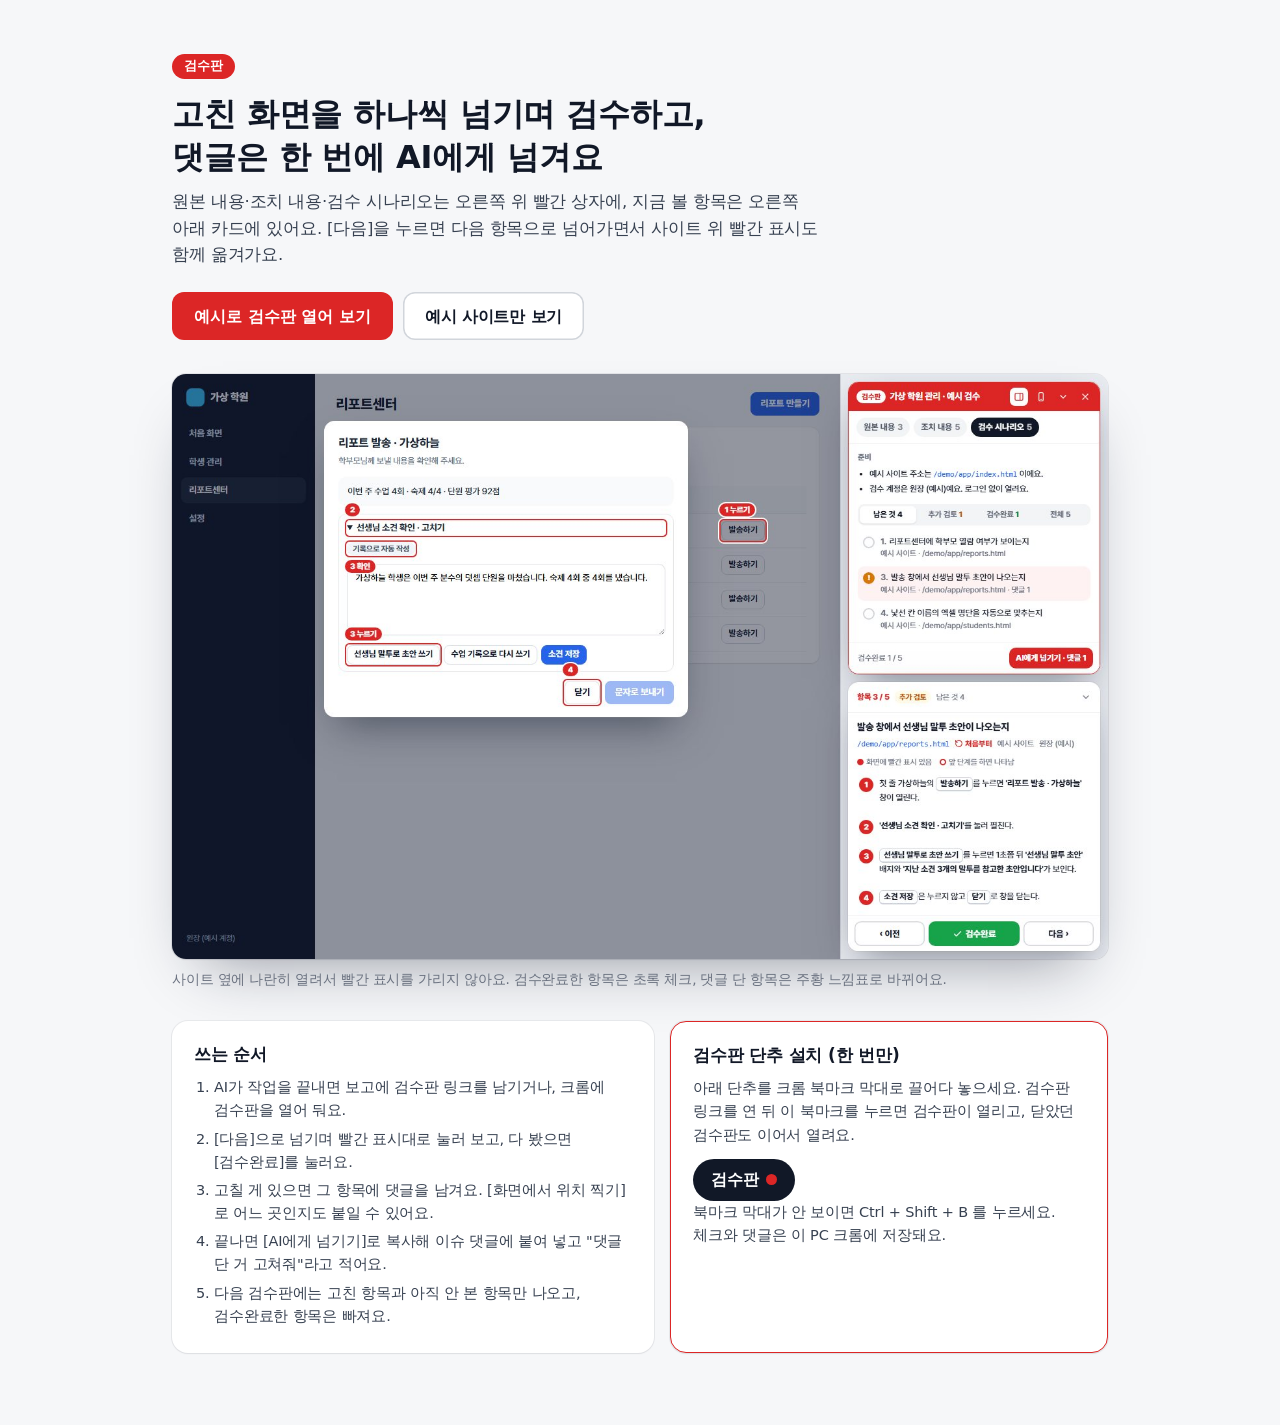
==== index.html @ 76bdc7ed "검수판 도구와 예시 화면 추가" ====
<!doctype html>
<html lang="ko">
<head>
<meta charset="utf-8">
<meta name="viewport" content="width=device-width,initial-scale=1">
<meta name="robots" content="noindex">
<title>검수판 · 고친 화면을 하나씩 넘기며 검수하기</title>
<style>
*{box-sizing:border-box}
html,body{margin:0}
body{font-family:"Pretendard Variable",Pretendard,-apple-system,BlinkMacSystemFont,system-ui,"Apple SD Gothic Neo","Noto Sans KR","Malgun Gothic",sans-serif;color:#111827;background:#f6f7f9;line-height:1.6;letter-spacing:-.01em;word-break:keep-all}
.wrap{max-width:980px;margin:0 auto;padding:52px 22px 72px}
.tag{display:inline-block;background:#dc2626;color:#fff;font-weight:800;font-size:13px;border-radius:999px;padding:2px 12px}
h1{font-size:32px;line-height:1.35;margin:14px 0 10px;font-weight:800;text-wrap:balance;max-width:760px}
.lead{font-size:16.5px;color:#374151;margin:0 0 24px;max-width:720px;text-wrap:pretty}
.cta{display:flex;flex-wrap:wrap;gap:10px;align-items:center}
.btn{display:inline-flex;align-items:center;justify-content:center;height:48px;padding:0 22px;border-radius:12px;font:inherit;font-size:16px;font-weight:800;border:0;cursor:pointer;text-decoration:none}
.btn.red{background:#dc2626;color:#fff}
.btn.red:hover{background:#b91c1c}
.btn.line{background:#fff;color:#111827;box-shadow:inset 0 0 0 1.5px #d1d5db}
figure{margin:34px 0 0}
figure img{display:block;width:100%;height:auto;border-radius:14px;box-shadow:0 1px 2px rgba(15,23,42,.06),0 0 0 1px rgba(15,23,42,.08),0 30px 60px -30px rgba(15,23,42,.45)}
figcaption{font-size:13.5px;color:#6b7280;margin-top:10px}
.how{display:grid;grid-template-columns:minmax(0,1.1fr) minmax(0,1fr);gap:16px;margin-top:30px}
.box{background:#fff;border-radius:16px;padding:20px 22px;box-shadow:0 1px 2px rgba(15,23,42,.05),0 0 0 1px rgba(15,23,42,.06)}
.box h2{font-size:17px;margin:0 0 8px;font-weight:800}
.box p{margin:0 0 12px;color:#374151;font-size:14.5px}
ol{margin:0;padding-left:20px}
ol li{margin:5px 0;font-size:14.5px;color:#374151}
.install{border:1.5px solid #dc2626}
.bm{display:inline-flex;align-items:center;gap:8px;height:42px;padding:0 18px;border-radius:999px;background:#111827;color:#fff;font-weight:800;text-decoration:none;cursor:grab}
.bm i{width:11px;height:11px;border-radius:50%;background:#dc2626;display:inline-block}
.small{font-size:13px;color:#6b7280;margin:12px 0 0}
@media (max-width:760px){
h1{font-size:25px}
.wrap{padding:34px 18px 56px}
.cta .btn{flex:1 1 100%}
.how{grid-template-columns:1fr}
}
</style>
</head>
<body>
<div class="wrap">
  <span class="tag">검수판</span>
  <h1>고친 화면을 하나씩 넘기며 검수하고, 댓글은 한 번에 AI에게 넘겨요</h1>
  <p class="lead">원본 내용·조치 내용·검수 시나리오는 오른쪽 위 빨간 상자에, 지금 볼 항목은 오른쪽 아래 카드에 있어요. [다음]을 누르면 다음 항목으로 넘어가면서 사이트 위 빨간 표시도 함께 옮겨가요.</p>
  <div class="cta">
    <button class="btn red" type="button" id="open-demo">예시로 검수판 열어 보기</button>
    <a class="btn line" href="demo/app/index.html">예시 사이트만 보기</a>
  </div>

  <figure>
    <img src="assets/preview.jpg" width="1440" height="900" alt="왼쪽에 예시 사이트, 오른쪽 위에 검수 시나리오 목록, 오른쪽 아래에 지금 볼 항목과 댓글이 있는 검수판 화면">
    <figcaption>사이트 옆에 나란히 열려서 빨간 표시를 가리지 않아요. 검수완료한 항목은 초록 체크, 댓글 단 항목은 주황 느낌표로 바뀌어요.</figcaption>
  </figure>

  <div class="how">
    <section class="box">
      <h2>쓰는 순서</h2>
      <ol>
        <li>AI가 작업을 끝내면 보고에 검수판 링크를 남기거나, 크롬에 검수판을 열어 둬요.</li>
        <li>[다음]으로 넘기며 빨간 표시대로 눌러 보고, 다 봤으면 [검수완료]를 눌러요.</li>
        <li>고칠 게 있으면 그 항목에 댓글을 남겨요. [화면에서 위치 찍기]로 어느 곳인지도 붙일 수 있어요.</li>
        <li>끝나면 [AI에게 넘기기]로 복사해 이슈 댓글에 붙여 넣고 "댓글 단 거 고쳐줘"라고 적어요.</li>
        <li>다음 검수판에는 고친 항목과 아직 안 본 항목만 나오고, 검수완료한 항목은 빠져요.</li>
      </ol>
    </section>
    <section class="box install">
      <h2>검수판 단추 설치 (한 번만)</h2>
      <p>아래 단추를 크롬 북마크 막대로 끌어다 놓으세요. 검수판 링크를 연 뒤 이 북마크를 누르면 검수판이 열리고, 닫았던 검수판도 이어서 열려요.</p>
      <a class="bm" id="bookmarklet" href="#">검수판<i></i></a>
      <p class="small">북마크 막대가 안 보이면 Ctrl + Shift + B 를 누르세요. 체크와 댓글은 이 PC 크롬에 저장돼요.</p>
    </section>
  </div>
</div>
<script src="demo/spec.js"></script>
<script src="qa-review.js"></script>
<script>
(() => {
  const base = new URL('./', location.href).href;
  const code = "(function(){var d=document,s=d.createElement('script');s.src='" + new URL('qa-review.js', base).href + "?v='+Date.now();s.dataset.boot='resume';(d.head||d.documentElement).appendChild(s);})();";
  const bm = document.getElementById('bookmarklet');
  bm.setAttribute('href', 'javascript:' + code);
  bm.addEventListener('click', (e) => {
    e.preventDefault();
    alert('이 단추는 누르는 게 아니라 북마크 막대로 끌어다 놓는 거예요.');
  });
  document.getElementById('open-demo').addEventListener('click', () => {
    window.qaReview.open(window.DEMO_SPEC(base), { url: new URL('demo/app/reports.html', base).href });
  });
})();
</script>
</body>
</html>
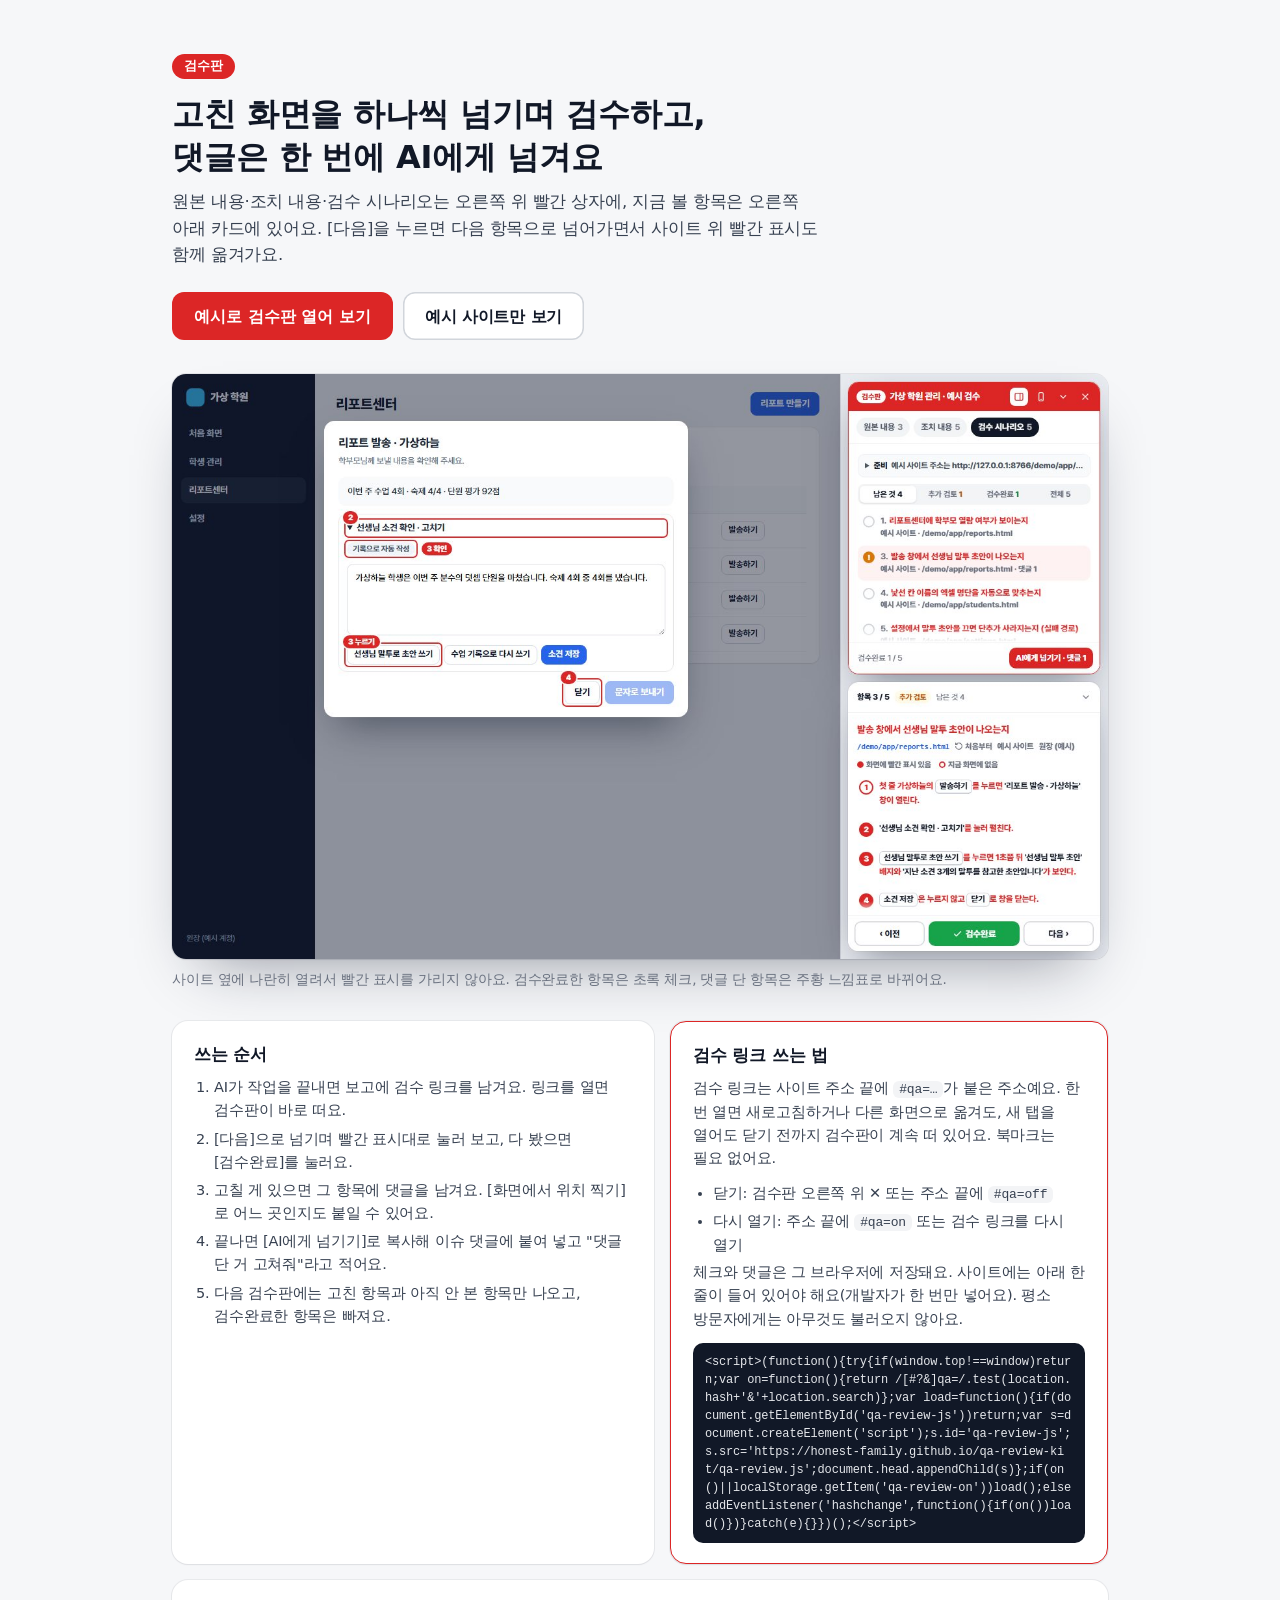
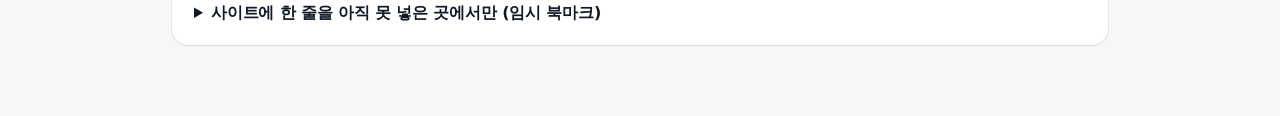
==== commit 3df3302f: "검수 링크(#qa=)로 바로 열리고 새로고침·화면 이동·새 탭에도 유지되는 검수판" ====
--- a/index.html
+++ b/index.html
@@ -31,6 +31,10 @@
 .bm{display:inline-flex;align-items:center;gap:8px;height:42px;padding:0 18px;border-radius:999px;background:#111827;color:#fff;font-weight:800;text-decoration:none;cursor:grab}
 .bm i{width:11px;height:11px;border-radius:50%;background:#dc2626;display:inline-block}
 .small{font-size:13px;color:#6b7280;margin:12px 0 0}
+ul.keys{margin:0 0 4px;padding-left:20px}
+ul.keys li{margin:4px 0;font-size:14.5px;color:#374151}
+code{font-family:ui-monospace,SFMono-Regular,Consolas,monospace;font-size:13px;background:#f3f4f6;border-radius:6px;padding:1px 6px}
+pre{margin:8px 0 0;background:#111827;color:#e5e7eb;border-radius:10px;padding:10px 12px;font-size:12px;line-height:1.5;white-space:pre-wrap;word-break:break-all}
 @media (max-width:760px){
 h1{font-size:25px}
 .wrap{padding:34px 18px 56px}
@@ -58,7 +62,7 @@
     <section class="box">
       <h2>쓰는 순서</h2>
       <ol>
-        <li>AI가 작업을 끝내면 보고에 검수판 링크를 남기거나, 크롬에 검수판을 열어 둬요.</li>
+        <li>AI가 작업을 끝내면 보고에 검수 링크를 남겨요. 링크를 열면 검수판이 바로 떠요.</li>
         <li>[다음]으로 넘기며 빨간 표시대로 눌러 보고, 다 봤으면 [검수완료]를 눌러요.</li>
         <li>고칠 게 있으면 그 항목에 댓글을 남겨요. [화면에서 위치 찍기]로 어느 곳인지도 붙일 수 있어요.</li>
         <li>끝나면 [AI에게 넘기기]로 복사해 이슈 댓글에 붙여 넣고 "댓글 단 거 고쳐줘"라고 적어요.</li>
@@ -66,15 +70,24 @@
       </ol>
     </section>
     <section class="box install">
-      <h2>검수판 단추 설치 (한 번만)</h2>
-      <p>아래 단추를 크롬 북마크 막대로 끌어다 놓으세요. 검수판 링크를 연 뒤 이 북마크를 누르면 검수판이 열리고, 닫았던 검수판도 이어서 열려요.</p>
-      <a class="bm" id="bookmarklet" href="#">검수판<i></i></a>
-      <p class="small">북마크 막대가 안 보이면 Ctrl + Shift + B 를 누르세요. 체크와 댓글은 이 PC 크롬에 저장돼요.</p>
+      <h2>검수 링크 쓰는 법</h2>
+      <p>검수 링크는 사이트 주소 끝에 <code>#qa=…</code>가 붙은 주소예요. 한 번 열면 새로고침하거나 다른 화면으로 옮겨도, 새 탭을 열어도 닫기 전까지 검수판이 계속 떠 있어요. 북마크는 필요 없어요.</p>
+      <ul class="keys">
+        <li>닫기: 검수판 오른쪽 위 ✕ 또는 주소 끝에 <code>#qa=off</code></li>
+        <li>다시 열기: 주소 끝에 <code>#qa=on</code> 또는 검수 링크를 다시 열기</li>
+      </ul>
+      <p class="small">체크와 댓글은 그 브라우저에 저장돼요. 사이트에는 아래 한 줄이 들어 있어야 해요(개발자가 한 번만 넣어요). 평소 방문자에게는 아무것도 불러오지 않아요.</p>
+      <pre>&lt;script&gt;(function(){try{if(window.top!==window)return;var on=function(){return /[#?&amp;]qa=/.test(location.hash+'&amp;'+location.search)};var load=function(){if(document.getElementById('qa-review-js'))return;var s=document.createElement('script');s.id='qa-review-js';s.src='https://honest-family.github.io/qa-review-kit/qa-review.js';document.head.appendChild(s)};if(on()||localStorage.getItem('qa-review-on'))load();else addEventListener('hashchange',function(){if(on())load()})}catch(e){}})();&lt;/script&gt;</pre>
     </section>
   </div>
+  <details class="box" style="margin-top:16px">
+    <summary style="cursor:pointer;font-weight:800">사이트에 한 줄을 아직 못 넣은 곳에서만 (임시 북마크)</summary>
+    <p class="small">이 방식은 새로고침하거나 다른 주소로 옮기면 검수판이 사라져요. 가능하면 위 한 줄을 사이트에 넣어 주세요. 아래 단추를 북마크 막대로 끌어다 놓고, 검수 링크를 연 뒤 누르면 열려요.</p>
+    <a class="bm" id="bookmarklet" href="#">검수판<i></i></a>
+  </details>
 </div>
 <script src="demo/spec.js"></script>
-<script src="qa-review.js"></script>
+<script src="qa-review.js" data-boot="manual"></script>
 <script>
 (() => {
   const base = new URL('./', location.href).href;
@@ -85,8 +98,8 @@
     e.preventDefault();
     alert('이 단추는 누르는 게 아니라 북마크 막대로 끌어다 놓는 거예요.');
   });
-  document.getElementById('open-demo').addEventListener('click', () => {
-    window.qaReview.open(window.DEMO_SPEC(base), { url: new URL('demo/app/reports.html', base).href });
+  document.getElementById('open-demo').addEventListener('click', async () => {
+    location.href = await window.qaReview.link(window.DEMO_SPEC(base), new URL('demo/app/reports.html', base).href);
   });
 })();
 </script>
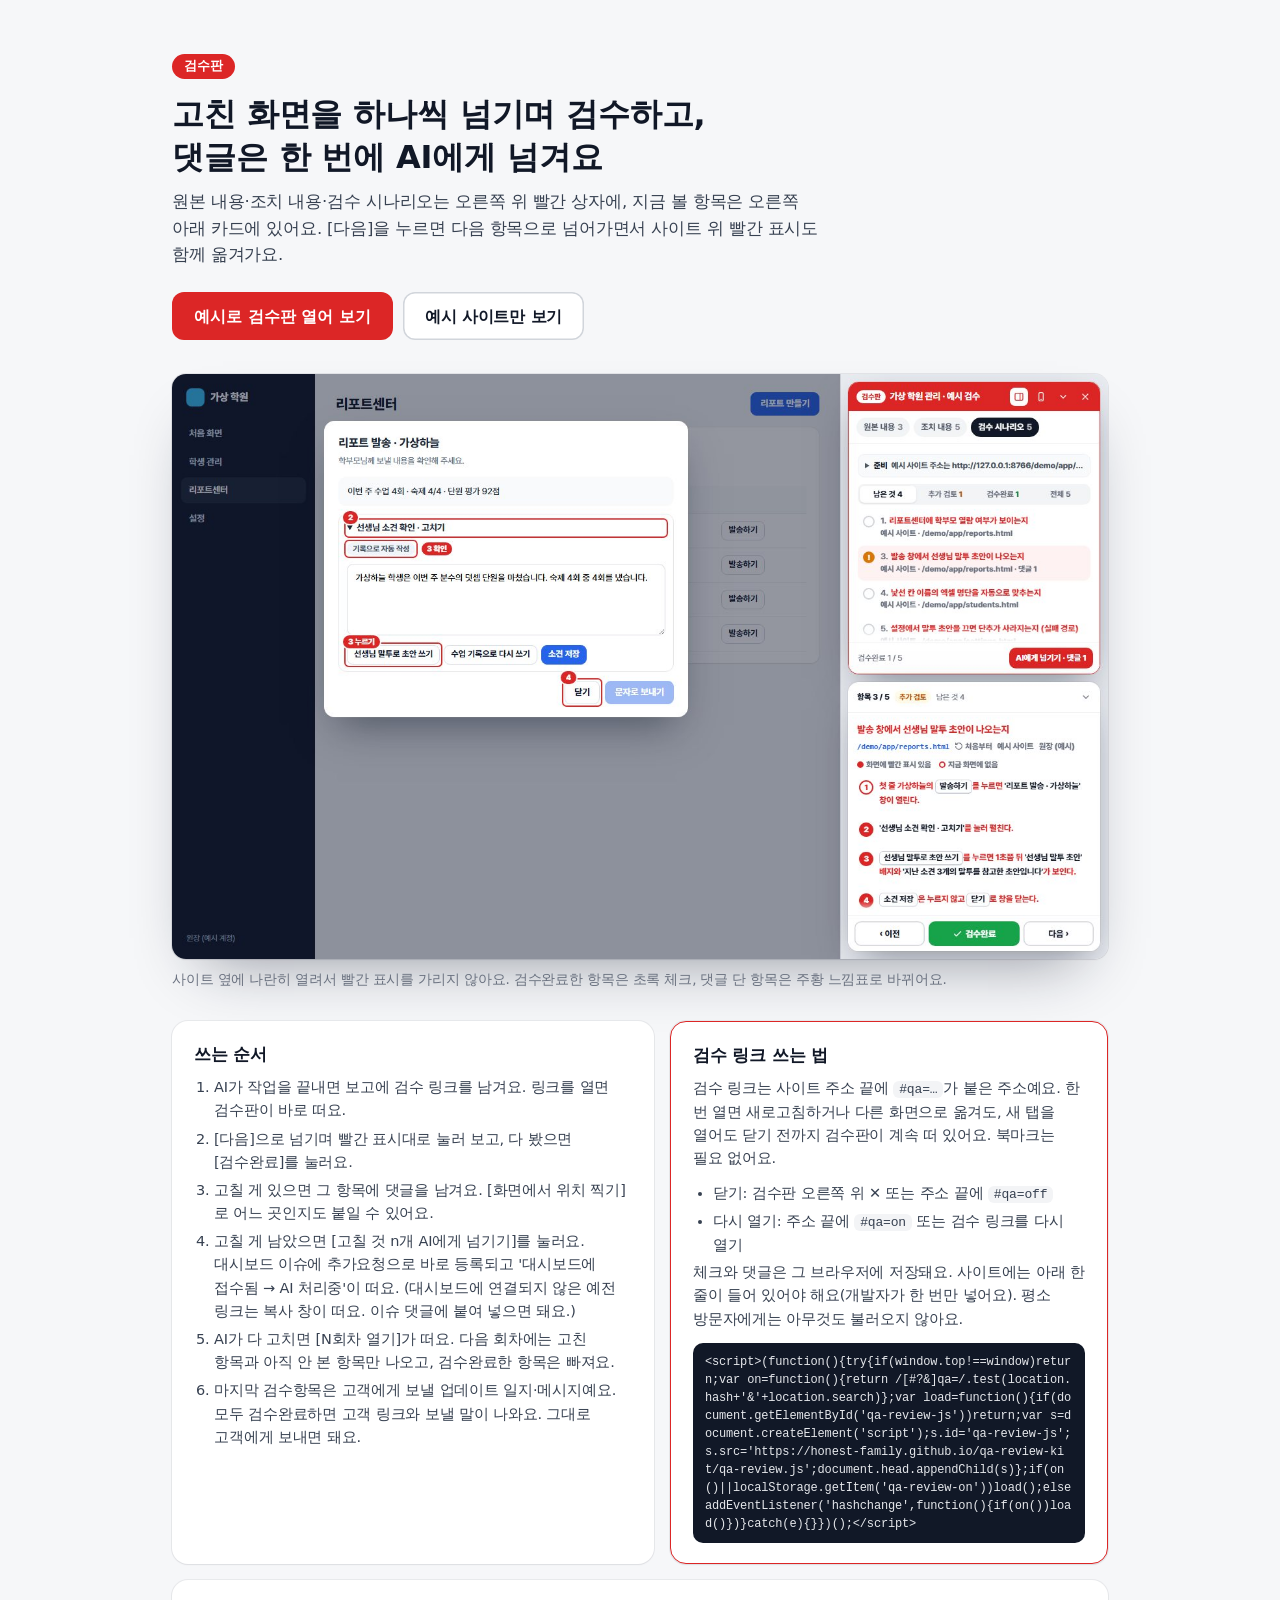
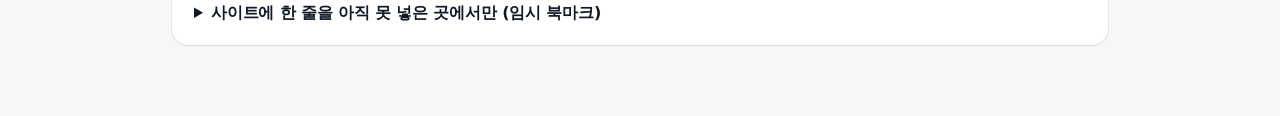
==== commit 2e4e487a: "검수 화면 2.1.0 — 대시보드에 붙임: 맨 위에 진행 순서(① 확인 → ② AI 수정 → ③ 고객 링크), 탭 이름을 요청별 조치·검수항목·고객 원문으로(처음엔 요청별 조치)," ====
--- a/index.html
+++ b/index.html
@@ -65,8 +65,9 @@
         <li>AI가 작업을 끝내면 보고에 검수 링크를 남겨요. 링크를 열면 검수판이 바로 떠요.</li>
         <li>[다음]으로 넘기며 빨간 표시대로 눌러 보고, 다 봤으면 [검수완료]를 눌러요.</li>
         <li>고칠 게 있으면 그 항목에 댓글을 남겨요. [화면에서 위치 찍기]로 어느 곳인지도 붙일 수 있어요.</li>
-        <li>끝나면 [AI에게 넘기기]로 복사해 이슈 댓글에 붙여 넣고 "댓글 단 거 고쳐줘"라고 적어요.</li>
-        <li>다음 검수판에는 고친 항목과 아직 안 본 항목만 나오고, 검수완료한 항목은 빠져요.</li>
+        <li>고칠 게 남았으면 [고칠 것 n개 AI에게 넘기기]를 눌러요. 대시보드 이슈에 추가요청으로 바로 등록되고 '대시보드에 접수됨 → AI 처리중'이 떠요. (대시보드에 연결되지 않은 예전 링크는 복사 창이 떠요. 이슈 댓글에 붙여 넣으면 돼요.)</li>
+        <li>AI가 다 고치면 [N회차 열기]가 떠요. 다음 회차에는 고친 항목과 아직 안 본 항목만 나오고, 검수완료한 항목은 빠져요.</li>
+        <li>마지막 검수항목은 고객에게 보낼 업데이트 일지·메시지예요. 모두 검수완료하면 고객 링크와 보낼 말이 나와요. 그대로 고객에게 보내면 돼요.</li>
       </ol>
     </section>
     <section class="box install">
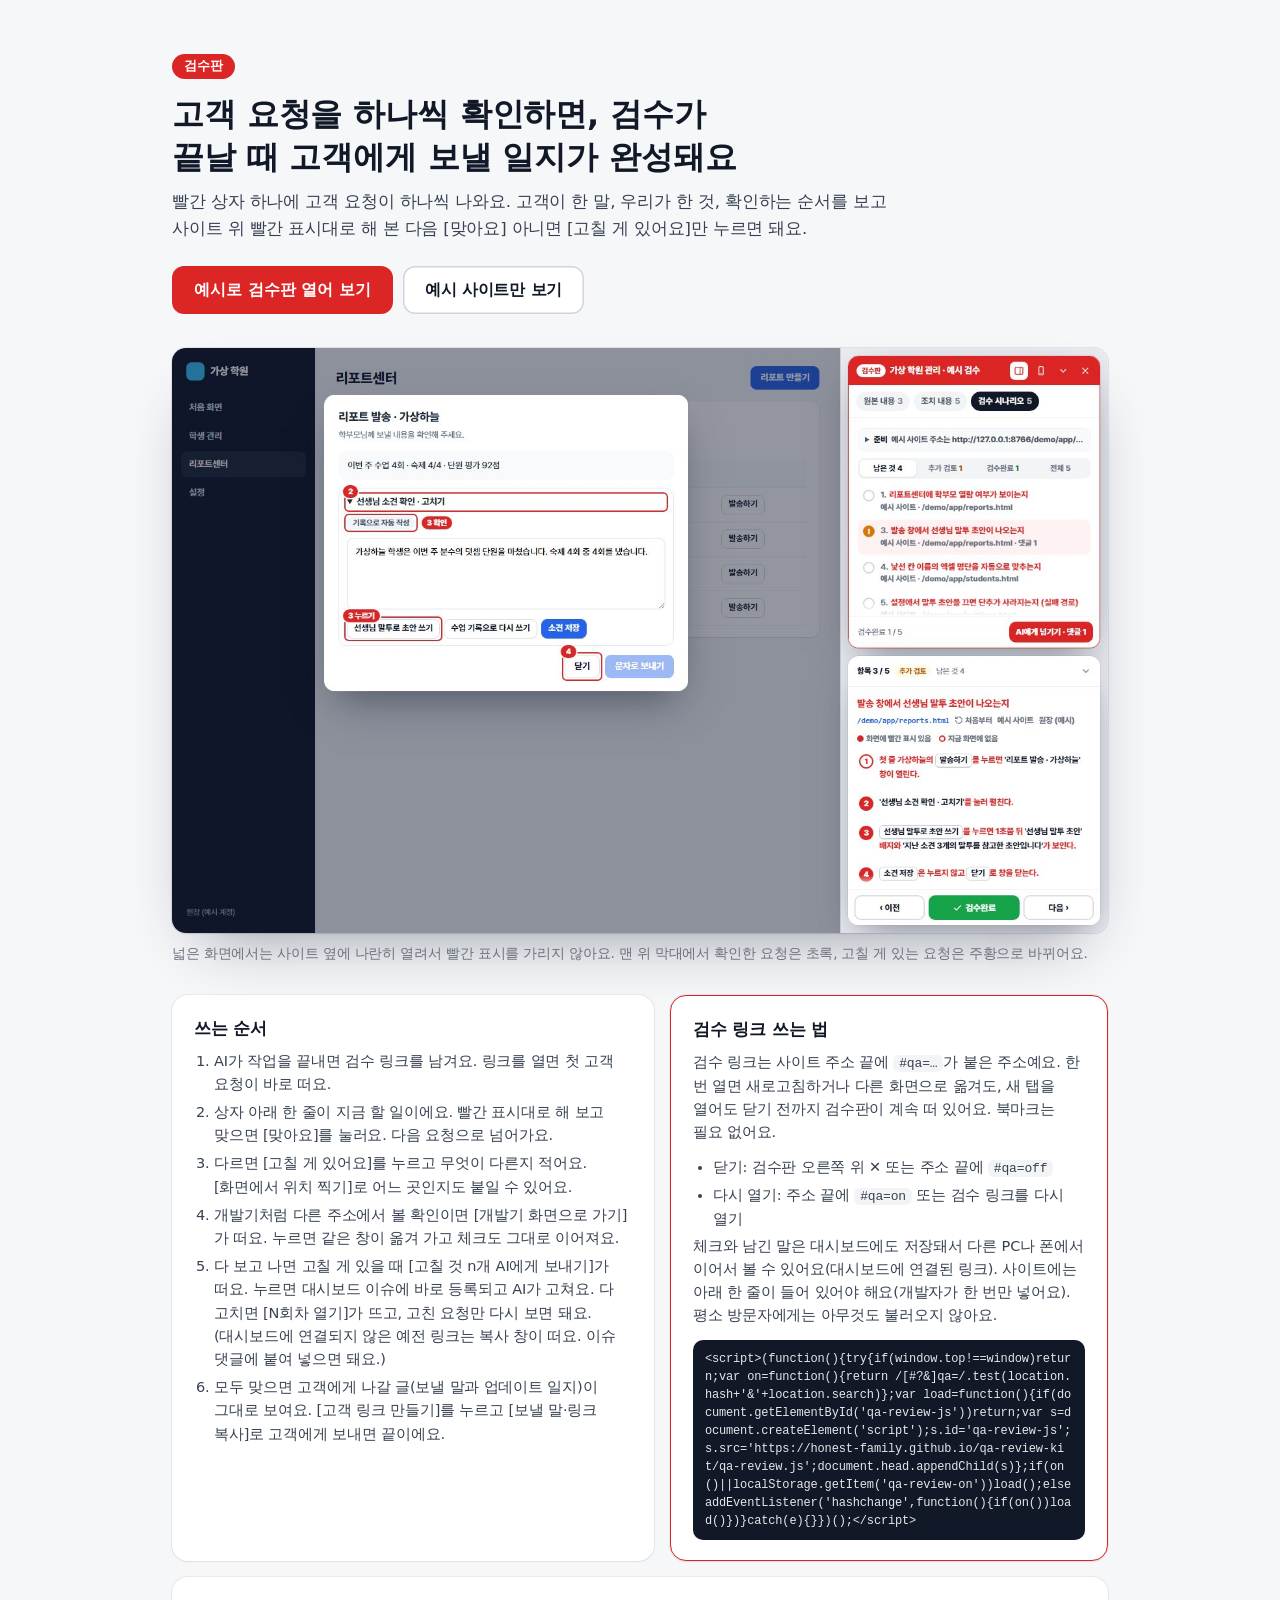
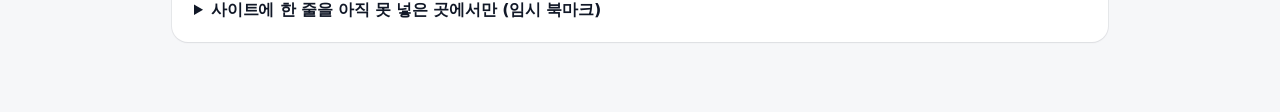
==== commit 41fb0ee4: "검수 화면 3.0.0 — 박스 하나에 고객 요청 하나씩: 위·아래 두 카드와 ①확인 ②AI 수정 ③고객 링크 단계 표시를 없애고, 요청마다 '고객 요청 → 우리가 한 것 → 이렇게" ====
--- a/index.html
+++ b/index.html
@@ -4,7 +4,7 @@
 <meta charset="utf-8">
 <meta name="viewport" content="width=device-width,initial-scale=1">
 <meta name="robots" content="noindex">
-<title>검수판 · 고친 화면을 하나씩 넘기며 검수하기</title>
+<title>검수판 · 고객 요청을 하나씩 확인하기</title>
 <style>
 *{box-sizing:border-box}
 html,body{margin:0}
@@ -46,28 +46,28 @@
 <body>
 <div class="wrap">
   <span class="tag">검수판</span>
-  <h1>고친 화면을 하나씩 넘기며 검수하고, 댓글은 한 번에 AI에게 넘겨요</h1>
-  <p class="lead">원본 내용·조치 내용·검수 시나리오는 오른쪽 위 빨간 상자에, 지금 볼 항목은 오른쪽 아래 카드에 있어요. [다음]을 누르면 다음 항목으로 넘어가면서 사이트 위 빨간 표시도 함께 옮겨가요.</p>
+  <h1>고객 요청을 하나씩 확인하면, 검수가 끝날 때 고객에게 보낼 일지가 완성돼요</h1>
+  <p class="lead">빨간 상자 하나에 고객 요청이 하나씩 나와요. 고객이 한 말, 우리가 한 것, 확인하는 순서를 보고 사이트 위 빨간 표시대로 해 본 다음 [맞아요] 아니면 [고칠 게 있어요]만 누르면 돼요.</p>
   <div class="cta">
     <button class="btn red" type="button" id="open-demo">예시로 검수판 열어 보기</button>
     <a class="btn line" href="demo/app/index.html">예시 사이트만 보기</a>
   </div>
 
   <figure>
-    <img src="assets/preview.jpg" width="1440" height="900" alt="왼쪽에 예시 사이트, 오른쪽 위에 검수 시나리오 목록, 오른쪽 아래에 지금 볼 항목과 댓글이 있는 검수판 화면">
-    <figcaption>사이트 옆에 나란히 열려서 빨간 표시를 가리지 않아요. 검수완료한 항목은 초록 체크, 댓글 단 항목은 주황 느낌표로 바뀌어요.</figcaption>
+    <img src="assets/preview.jpg" width="1440" height="900" alt="왼쪽에 예시 사이트, 오른쪽에 고객 요청 하나와 확인 순서, 맞아요·고칠 게 있어요 버튼이 있는 검수 상자">
+    <figcaption>넓은 화면에서는 사이트 옆에 나란히 열려서 빨간 표시를 가리지 않아요. 맨 위 막대에서 확인한 요청은 초록, 고칠 게 있는 요청은 주황으로 바뀌어요.</figcaption>
   </figure>
 
   <div class="how">
     <section class="box">
       <h2>쓰는 순서</h2>
       <ol>
-        <li>AI가 작업을 끝내면 보고에 검수 링크를 남겨요. 링크를 열면 검수판이 바로 떠요.</li>
-        <li>[다음]으로 넘기며 빨간 표시대로 눌러 보고, 다 봤으면 [검수완료]를 눌러요.</li>
-        <li>고칠 게 있으면 그 항목에 댓글을 남겨요. [화면에서 위치 찍기]로 어느 곳인지도 붙일 수 있어요.</li>
-        <li>고칠 게 남았으면 [고칠 것 n개 AI에게 넘기기]를 눌러요. 대시보드 이슈에 추가요청으로 바로 등록되고 '대시보드에 접수됨 → AI 처리중'이 떠요. (대시보드에 연결되지 않은 예전 링크는 복사 창이 떠요. 이슈 댓글에 붙여 넣으면 돼요.)</li>
-        <li>AI가 다 고치면 [N회차 열기]가 떠요. 다음 회차에는 고친 항목과 아직 안 본 항목만 나오고, 검수완료한 항목은 빠져요.</li>
-        <li>마지막 검수항목은 고객에게 보낼 업데이트 일지·메시지예요. 모두 검수완료하면 고객 링크와 보낼 말이 나와요. 그대로 고객에게 보내면 돼요.</li>
+        <li>AI가 작업을 끝내면 검수 링크를 남겨요. 링크를 열면 첫 고객 요청이 바로 떠요.</li>
+        <li>상자 아래 한 줄이 지금 할 일이에요. 빨간 표시대로 해 보고 맞으면 [맞아요]를 눌러요. 다음 요청으로 넘어가요.</li>
+        <li>다르면 [고칠 게 있어요]를 누르고 무엇이 다른지 적어요. [화면에서 위치 찍기]로 어느 곳인지도 붙일 수 있어요.</li>
+        <li>개발기처럼 다른 주소에서 볼 확인이면 [개발기 화면으로 가기]가 떠요. 누르면 같은 창이 옮겨 가고 체크도 그대로 이어져요.</li>
+        <li>다 보고 나면 고칠 게 있을 때 [고칠 것 n개 AI에게 보내기]가 떠요. 누르면 대시보드 이슈에 바로 등록되고 AI가 고쳐요. 다 고치면 [N회차 열기]가 뜨고, 고친 요청만 다시 보면 돼요. (대시보드에 연결되지 않은 예전 링크는 복사 창이 떠요. 이슈 댓글에 붙여 넣으면 돼요.)</li>
+        <li>모두 맞으면 고객에게 나갈 글(보낼 말과 업데이트 일지)이 그대로 보여요. [고객 링크 만들기]를 누르고 [보낼 말·링크 복사]로 고객에게 보내면 끝이에요.</li>
       </ol>
     </section>
     <section class="box install">
@@ -77,7 +77,7 @@
         <li>닫기: 검수판 오른쪽 위 ✕ 또는 주소 끝에 <code>#qa=off</code></li>
         <li>다시 열기: 주소 끝에 <code>#qa=on</code> 또는 검수 링크를 다시 열기</li>
       </ul>
-      <p class="small">체크와 댓글은 그 브라우저에 저장돼요. 사이트에는 아래 한 줄이 들어 있어야 해요(개발자가 한 번만 넣어요). 평소 방문자에게는 아무것도 불러오지 않아요.</p>
+      <p class="small">체크와 남긴 말은 대시보드에도 저장돼서 다른 PC나 폰에서 이어서 볼 수 있어요(대시보드에 연결된 링크). 사이트에는 아래 한 줄이 들어 있어야 해요(개발자가 한 번만 넣어요). 평소 방문자에게는 아무것도 불러오지 않아요.</p>
       <pre>&lt;script&gt;(function(){try{if(window.top!==window)return;var on=function(){return /[#?&amp;]qa=/.test(location.hash+'&amp;'+location.search)};var load=function(){if(document.getElementById('qa-review-js'))return;var s=document.createElement('script');s.id='qa-review-js';s.src='https://honest-family.github.io/qa-review-kit/qa-review.js';document.head.appendChild(s)};if(on()||localStorage.getItem('qa-review-on'))load();else addEventListener('hashchange',function(){if(on())load()})}catch(e){}})();&lt;/script&gt;</pre>
     </section>
   </div>
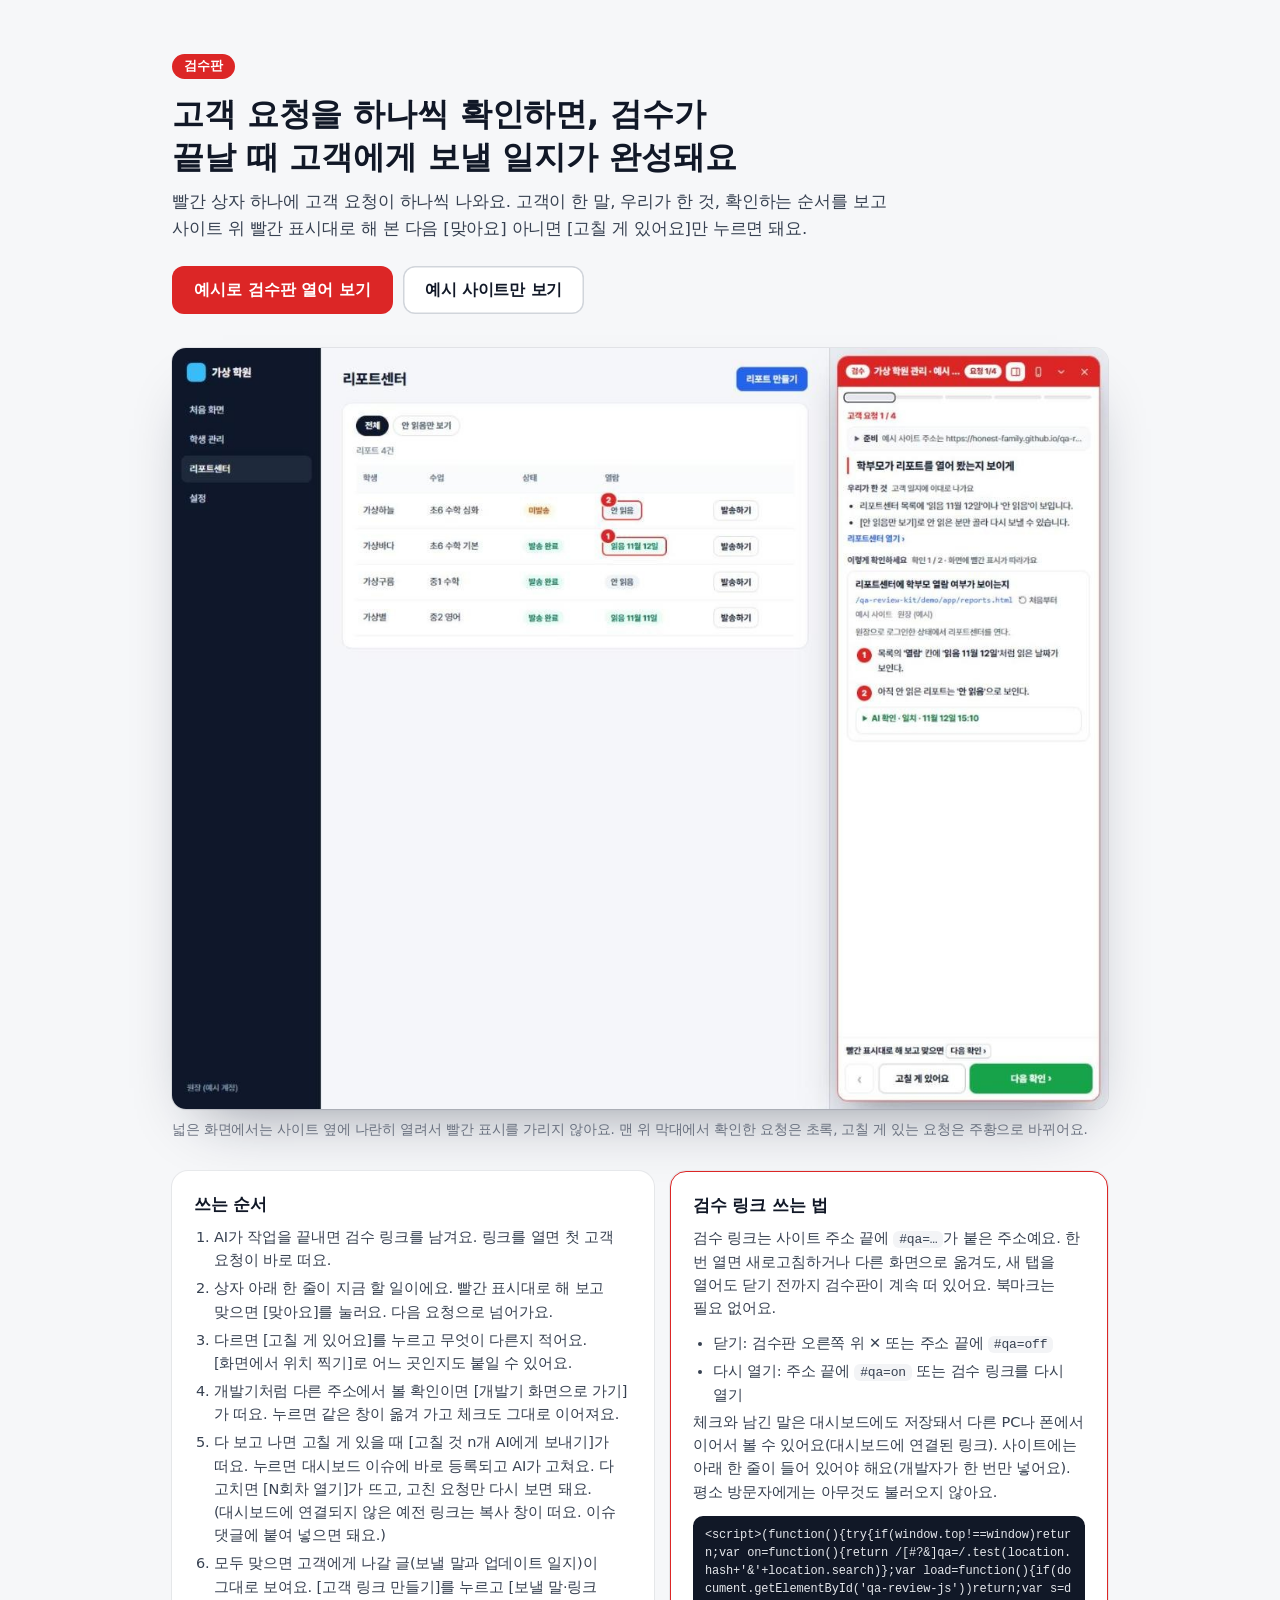
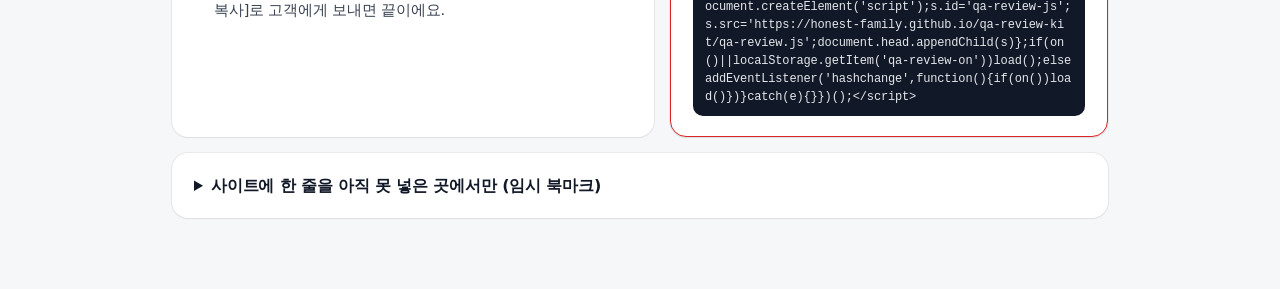
==== commit 4551e445: "검수 안내 화면 그림을 3.0 화면(상자 하나에 고객 요청 하나씩)으로 교체. 되돌리기: 이 커밋 git revert" ====
--- a/index.html
+++ b/index.html
@@ -54,7 +54,7 @@
   </div>
 
   <figure>
-    <img src="assets/preview.jpg" width="1440" height="900" alt="왼쪽에 예시 사이트, 오른쪽에 고객 요청 하나와 확인 순서, 맞아요·고칠 게 있어요 버튼이 있는 검수 상자">
+    <img src="assets/preview.jpg" width="1205" height="980" alt="왼쪽에 예시 사이트, 오른쪽에 고객 요청 하나와 확인 순서, 맞아요·고칠 게 있어요 버튼이 있는 검수 상자">
     <figcaption>넓은 화면에서는 사이트 옆에 나란히 열려서 빨간 표시를 가리지 않아요. 맨 위 막대에서 확인한 요청은 초록, 고칠 게 있는 요청은 주황으로 바뀌어요.</figcaption>
   </figure>
 
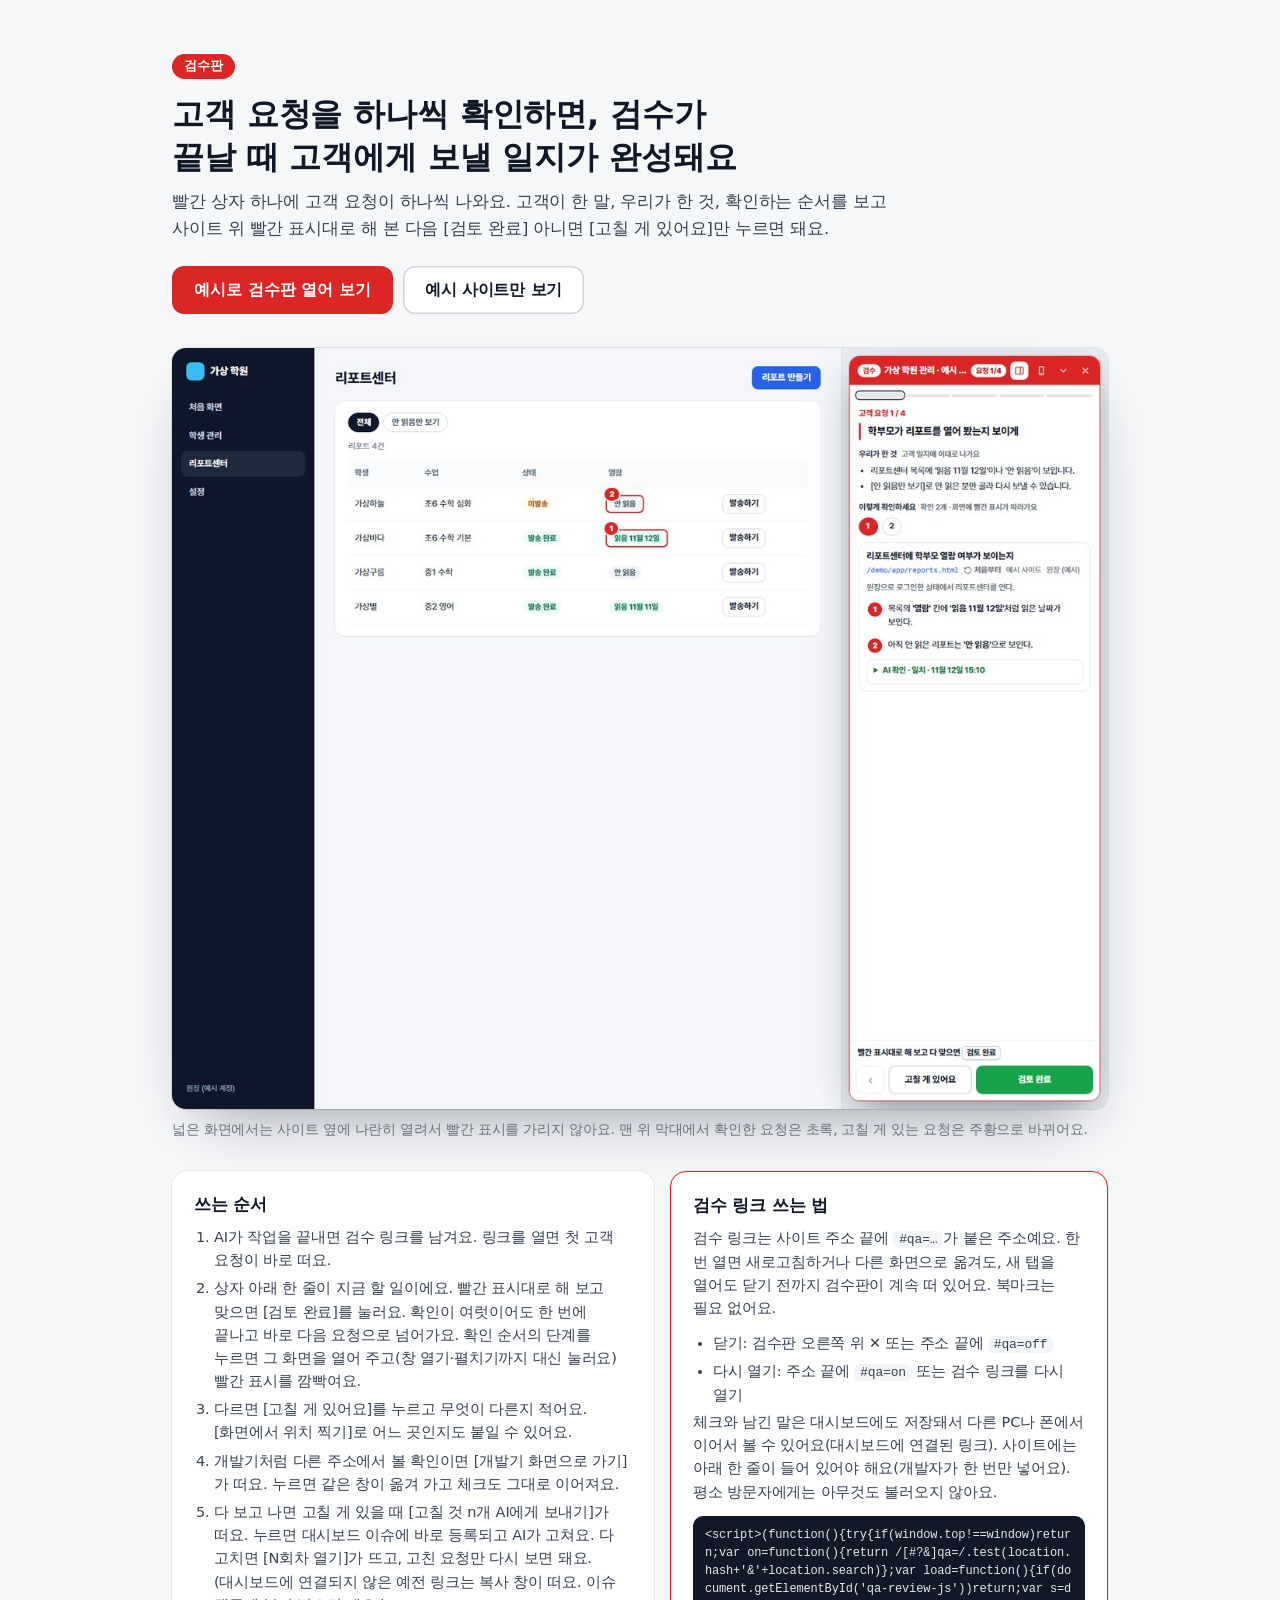
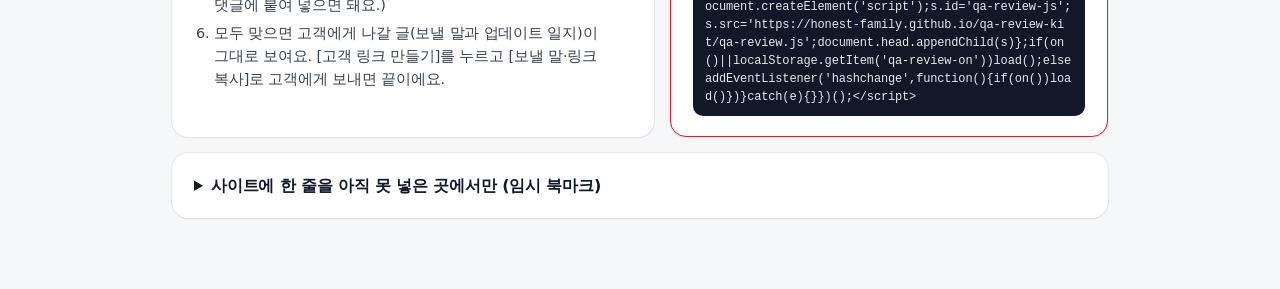
==== commit 55851fdc: "검수 화면 3.0.3 — 단계를 누르면 그 단계 화면까지 데려감: 확인 주소와 다른 화면이면 그 화면을 열고(다른 주소면 창이 옮겨 가서 이어서 엶), 앞 단계의 여는 단추(표시에" ====
--- a/index.html
+++ b/index.html
@@ -47,14 +47,14 @@
 <div class="wrap">
   <span class="tag">검수판</span>
   <h1>고객 요청을 하나씩 확인하면, 검수가 끝날 때 고객에게 보낼 일지가 완성돼요</h1>
-  <p class="lead">빨간 상자 하나에 고객 요청이 하나씩 나와요. 고객이 한 말, 우리가 한 것, 확인하는 순서를 보고 사이트 위 빨간 표시대로 해 본 다음 [맞아요] 아니면 [고칠 게 있어요]만 누르면 돼요.</p>
+  <p class="lead">빨간 상자 하나에 고객 요청이 하나씩 나와요. 고객이 한 말, 우리가 한 것, 확인하는 순서를 보고 사이트 위 빨간 표시대로 해 본 다음 [검토 완료] 아니면 [고칠 게 있어요]만 누르면 돼요.</p>
   <div class="cta">
     <button class="btn red" type="button" id="open-demo">예시로 검수판 열어 보기</button>
     <a class="btn line" href="demo/app/index.html">예시 사이트만 보기</a>
   </div>
 
   <figure>
-    <img src="assets/preview.jpg" width="1205" height="980" alt="왼쪽에 예시 사이트, 오른쪽에 고객 요청 하나와 확인 순서, 맞아요·고칠 게 있어요 버튼이 있는 검수 상자">
+    <img src="assets/preview.jpg" width="1205" height="980" alt="왼쪽에 예시 사이트, 오른쪽에 고객 요청 하나와 확인 순서, 고칠 게 있어요·검토 완료 버튼이 있는 검수 상자">
     <figcaption>넓은 화면에서는 사이트 옆에 나란히 열려서 빨간 표시를 가리지 않아요. 맨 위 막대에서 확인한 요청은 초록, 고칠 게 있는 요청은 주황으로 바뀌어요.</figcaption>
   </figure>
 
@@ -63,7 +63,7 @@
       <h2>쓰는 순서</h2>
       <ol>
         <li>AI가 작업을 끝내면 검수 링크를 남겨요. 링크를 열면 첫 고객 요청이 바로 떠요.</li>
-        <li>상자 아래 한 줄이 지금 할 일이에요. 빨간 표시대로 해 보고 맞으면 [맞아요]를 눌러요. 다음 요청으로 넘어가요.</li>
+        <li>상자 아래 한 줄이 지금 할 일이에요. 빨간 표시대로 해 보고 맞으면 [검토 완료]를 눌러요. 확인이 여럿이어도 한 번에 끝나고 바로 다음 요청으로 넘어가요. 확인 순서의 단계를 누르면 그 화면을 열어 주고(창 열기·펼치기까지 대신 눌러요) 빨간 표시를 깜빡여요.</li>
         <li>다르면 [고칠 게 있어요]를 누르고 무엇이 다른지 적어요. [화면에서 위치 찍기]로 어느 곳인지도 붙일 수 있어요.</li>
         <li>개발기처럼 다른 주소에서 볼 확인이면 [개발기 화면으로 가기]가 떠요. 누르면 같은 창이 옮겨 가고 체크도 그대로 이어져요.</li>
         <li>다 보고 나면 고칠 게 있을 때 [고칠 것 n개 AI에게 보내기]가 떠요. 누르면 대시보드 이슈에 바로 등록되고 AI가 고쳐요. 다 고치면 [N회차 열기]가 뜨고, 고친 요청만 다시 보면 돼요. (대시보드에 연결되지 않은 예전 링크는 복사 창이 떠요. 이슈 댓글에 붙여 넣으면 돼요.)</li>
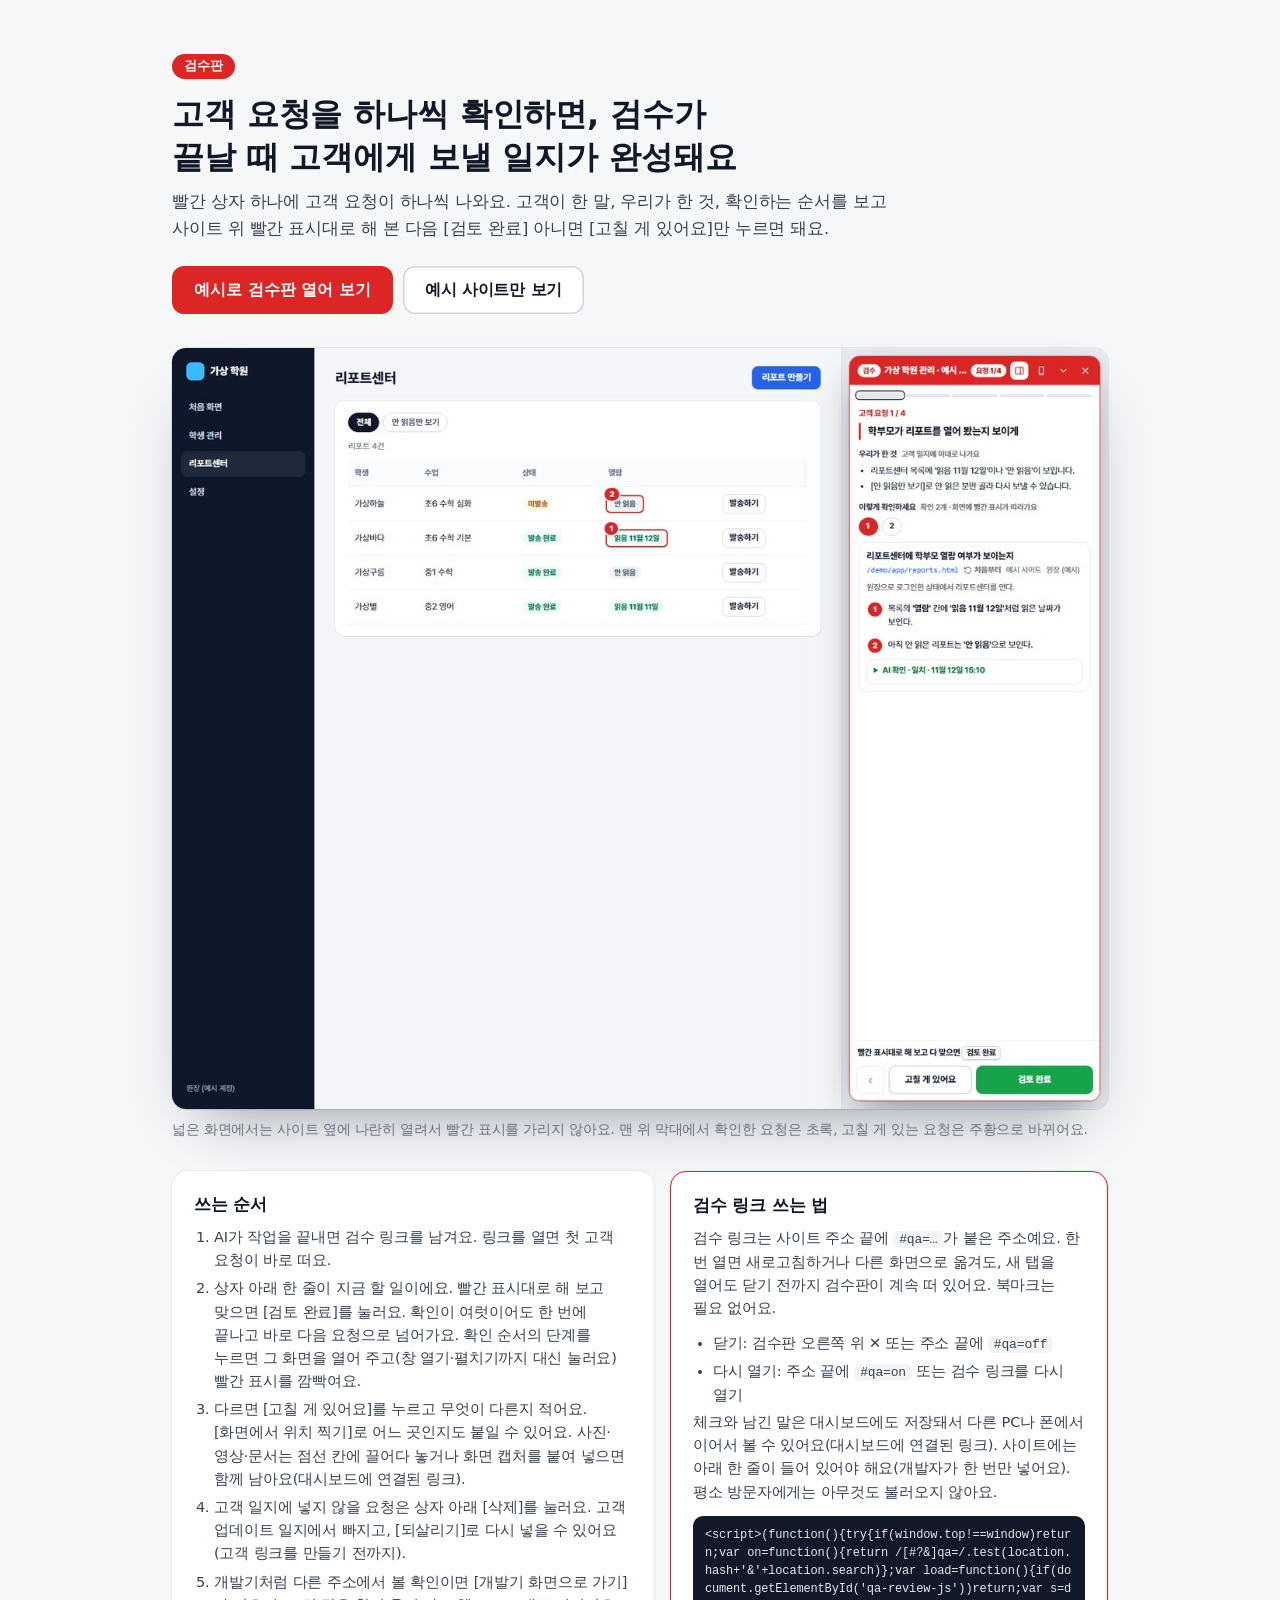
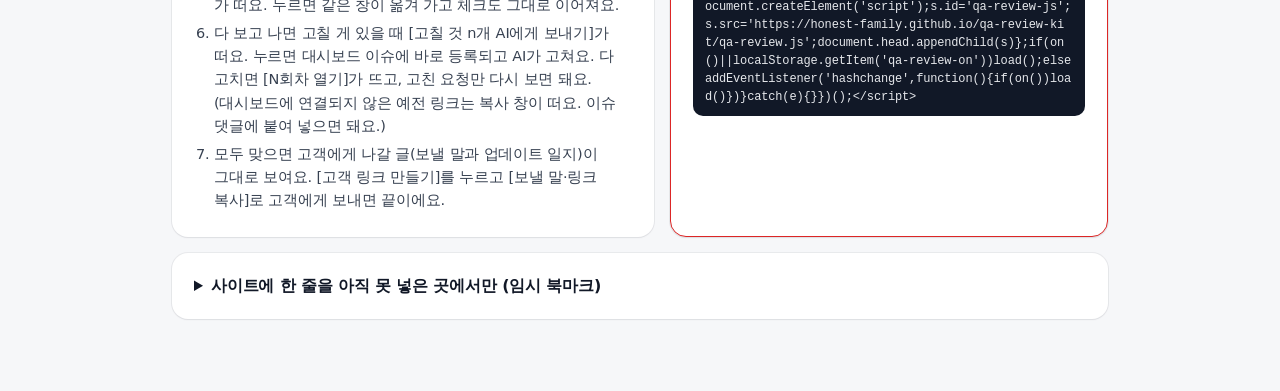
==== commit b6ae5f15: "검수 화면 3.0.4 — 고객 요청·못 한 요청 상자 아래에 [삭제]: 누르면 그 요청이 고객 업데이트 일지에서 빠지고(대시보드에 지운 제목 hide 와 못 한 요청 말 remai" ====
--- a/index.html
+++ b/index.html
@@ -64,7 +64,8 @@
       <ol>
         <li>AI가 작업을 끝내면 검수 링크를 남겨요. 링크를 열면 첫 고객 요청이 바로 떠요.</li>
         <li>상자 아래 한 줄이 지금 할 일이에요. 빨간 표시대로 해 보고 맞으면 [검토 완료]를 눌러요. 확인이 여럿이어도 한 번에 끝나고 바로 다음 요청으로 넘어가요. 확인 순서의 단계를 누르면 그 화면을 열어 주고(창 열기·펼치기까지 대신 눌러요) 빨간 표시를 깜빡여요.</li>
-        <li>다르면 [고칠 게 있어요]를 누르고 무엇이 다른지 적어요. [화면에서 위치 찍기]로 어느 곳인지도 붙일 수 있어요.</li>
+        <li>다르면 [고칠 게 있어요]를 누르고 무엇이 다른지 적어요. [화면에서 위치 찍기]로 어느 곳인지도 붙일 수 있어요. 사진·영상·문서는 점선 칸에 끌어다 놓거나 화면 캡처를 붙여 넣으면 함께 남아요(대시보드에 연결된 링크).</li>
+        <li>고객 일지에 넣지 않을 요청은 상자 아래 [삭제]를 눌러요. 고객 업데이트 일지에서 빠지고, [되살리기]로 다시 넣을 수 있어요(고객 링크를 만들기 전까지).</li>
         <li>개발기처럼 다른 주소에서 볼 확인이면 [개발기 화면으로 가기]가 떠요. 누르면 같은 창이 옮겨 가고 체크도 그대로 이어져요.</li>
         <li>다 보고 나면 고칠 게 있을 때 [고칠 것 n개 AI에게 보내기]가 떠요. 누르면 대시보드 이슈에 바로 등록되고 AI가 고쳐요. 다 고치면 [N회차 열기]가 뜨고, 고친 요청만 다시 보면 돼요. (대시보드에 연결되지 않은 예전 링크는 복사 창이 떠요. 이슈 댓글에 붙여 넣으면 돼요.)</li>
         <li>모두 맞으면 고객에게 나갈 글(보낼 말과 업데이트 일지)이 그대로 보여요. [고객 링크 만들기]를 누르고 [보낼 말·링크 복사]로 고객에게 보내면 끝이에요.</li>
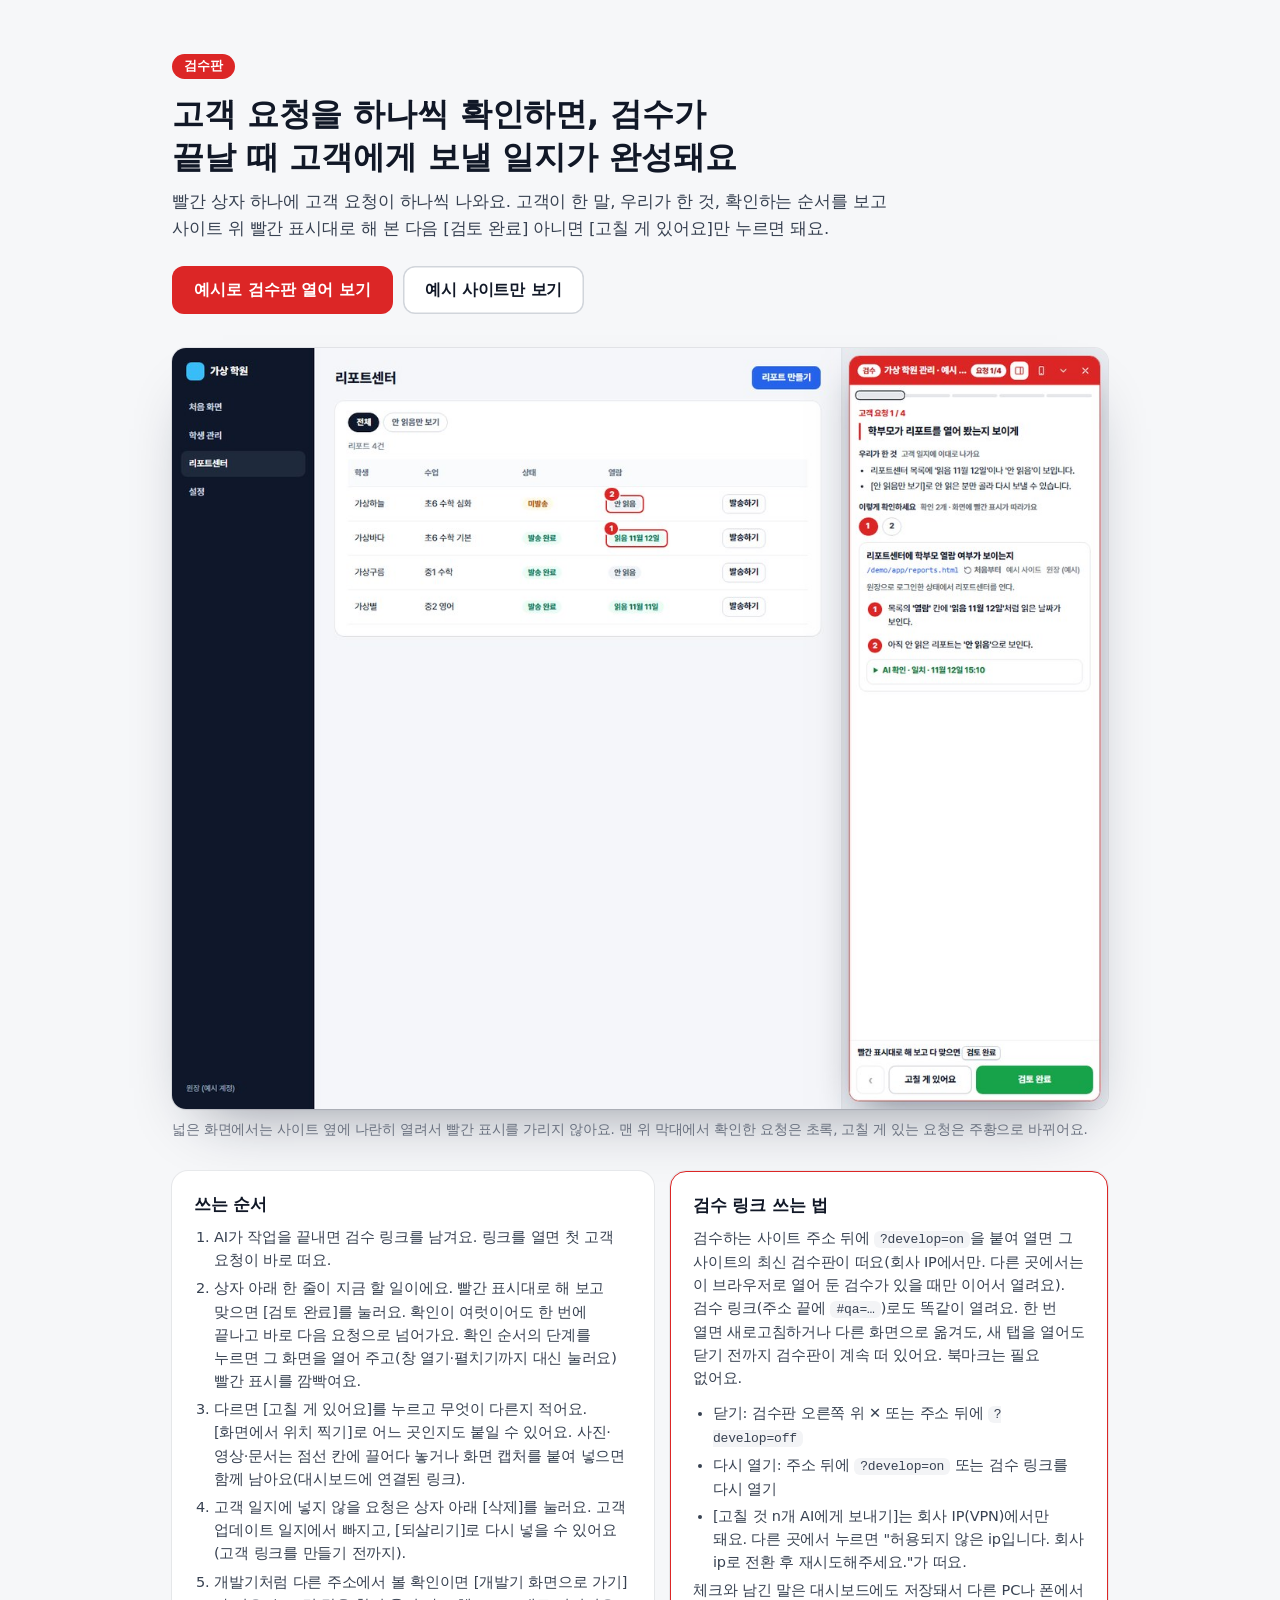
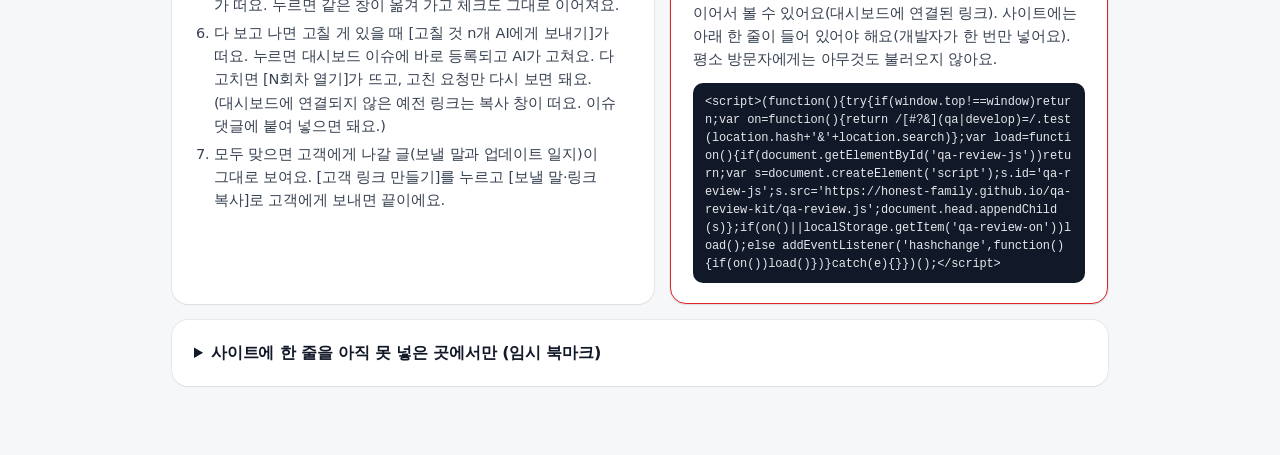
==== commit 403de5ee: "주소 뒤 ?develop=on 으로 검수 화면에 들어가고, [AI에게 보내기]는 회사 IP가 아니면 안내창을 띄움 (3.1.0) — 대표 '내부 검수 전문가는 ?develop=on" ====
--- a/index.html
+++ b/index.html
@@ -73,13 +73,14 @@
     </section>
     <section class="box install">
       <h2>검수 링크 쓰는 법</h2>
-      <p>검수 링크는 사이트 주소 끝에 <code>#qa=…</code>가 붙은 주소예요. 한 번 열면 새로고침하거나 다른 화면으로 옮겨도, 새 탭을 열어도 닫기 전까지 검수판이 계속 떠 있어요. 북마크는 필요 없어요.</p>
+      <p>검수하는 사이트 주소 뒤에 <code>?develop=on</code>을 붙여 열면 그 사이트의 최신 검수판이 떠요(회사 IP에서만. 다른 곳에서는 이 브라우저로 열어 둔 검수가 있을 때만 이어서 열려요). 검수 링크(주소 끝에 <code>#qa=…</code>)로도 똑같이 열려요. 한 번 열면 새로고침하거나 다른 화면으로 옮겨도, 새 탭을 열어도 닫기 전까지 검수판이 계속 떠 있어요. 북마크는 필요 없어요.</p>
       <ul class="keys">
-        <li>닫기: 검수판 오른쪽 위 ✕ 또는 주소 끝에 <code>#qa=off</code></li>
-        <li>다시 열기: 주소 끝에 <code>#qa=on</code> 또는 검수 링크를 다시 열기</li>
+        <li>닫기: 검수판 오른쪽 위 ✕ 또는 주소 뒤에 <code>?develop=off</code></li>
+        <li>다시 열기: 주소 뒤에 <code>?develop=on</code> 또는 검수 링크를 다시 열기</li>
+        <li>[고칠 것 n개 AI에게 보내기]는 회사 IP(VPN)에서만 돼요. 다른 곳에서 누르면 "허용되지 않은 ip입니다. 회사 ip로 전환 후 재시도해주세요."가 떠요.</li>
       </ul>
       <p class="small">체크와 남긴 말은 대시보드에도 저장돼서 다른 PC나 폰에서 이어서 볼 수 있어요(대시보드에 연결된 링크). 사이트에는 아래 한 줄이 들어 있어야 해요(개발자가 한 번만 넣어요). 평소 방문자에게는 아무것도 불러오지 않아요.</p>
-      <pre>&lt;script&gt;(function(){try{if(window.top!==window)return;var on=function(){return /[#?&amp;]qa=/.test(location.hash+'&amp;'+location.search)};var load=function(){if(document.getElementById('qa-review-js'))return;var s=document.createElement('script');s.id='qa-review-js';s.src='https://honest-family.github.io/qa-review-kit/qa-review.js';document.head.appendChild(s)};if(on()||localStorage.getItem('qa-review-on'))load();else addEventListener('hashchange',function(){if(on())load()})}catch(e){}})();&lt;/script&gt;</pre>
+      <pre>&lt;script&gt;(function(){try{if(window.top!==window)return;var on=function(){return /[#?&amp;](qa|develop)=/.test(location.hash+'&amp;'+location.search)};var load=function(){if(document.getElementById('qa-review-js'))return;var s=document.createElement('script');s.id='qa-review-js';s.src='https://honest-family.github.io/qa-review-kit/qa-review.js';document.head.appendChild(s)};if(on()||localStorage.getItem('qa-review-on'))load();else addEventListener('hashchange',function(){if(on())load()})}catch(e){}})();&lt;/script&gt;</pre>
     </section>
   </div>
   <details class="box" style="margin-top:16px">
